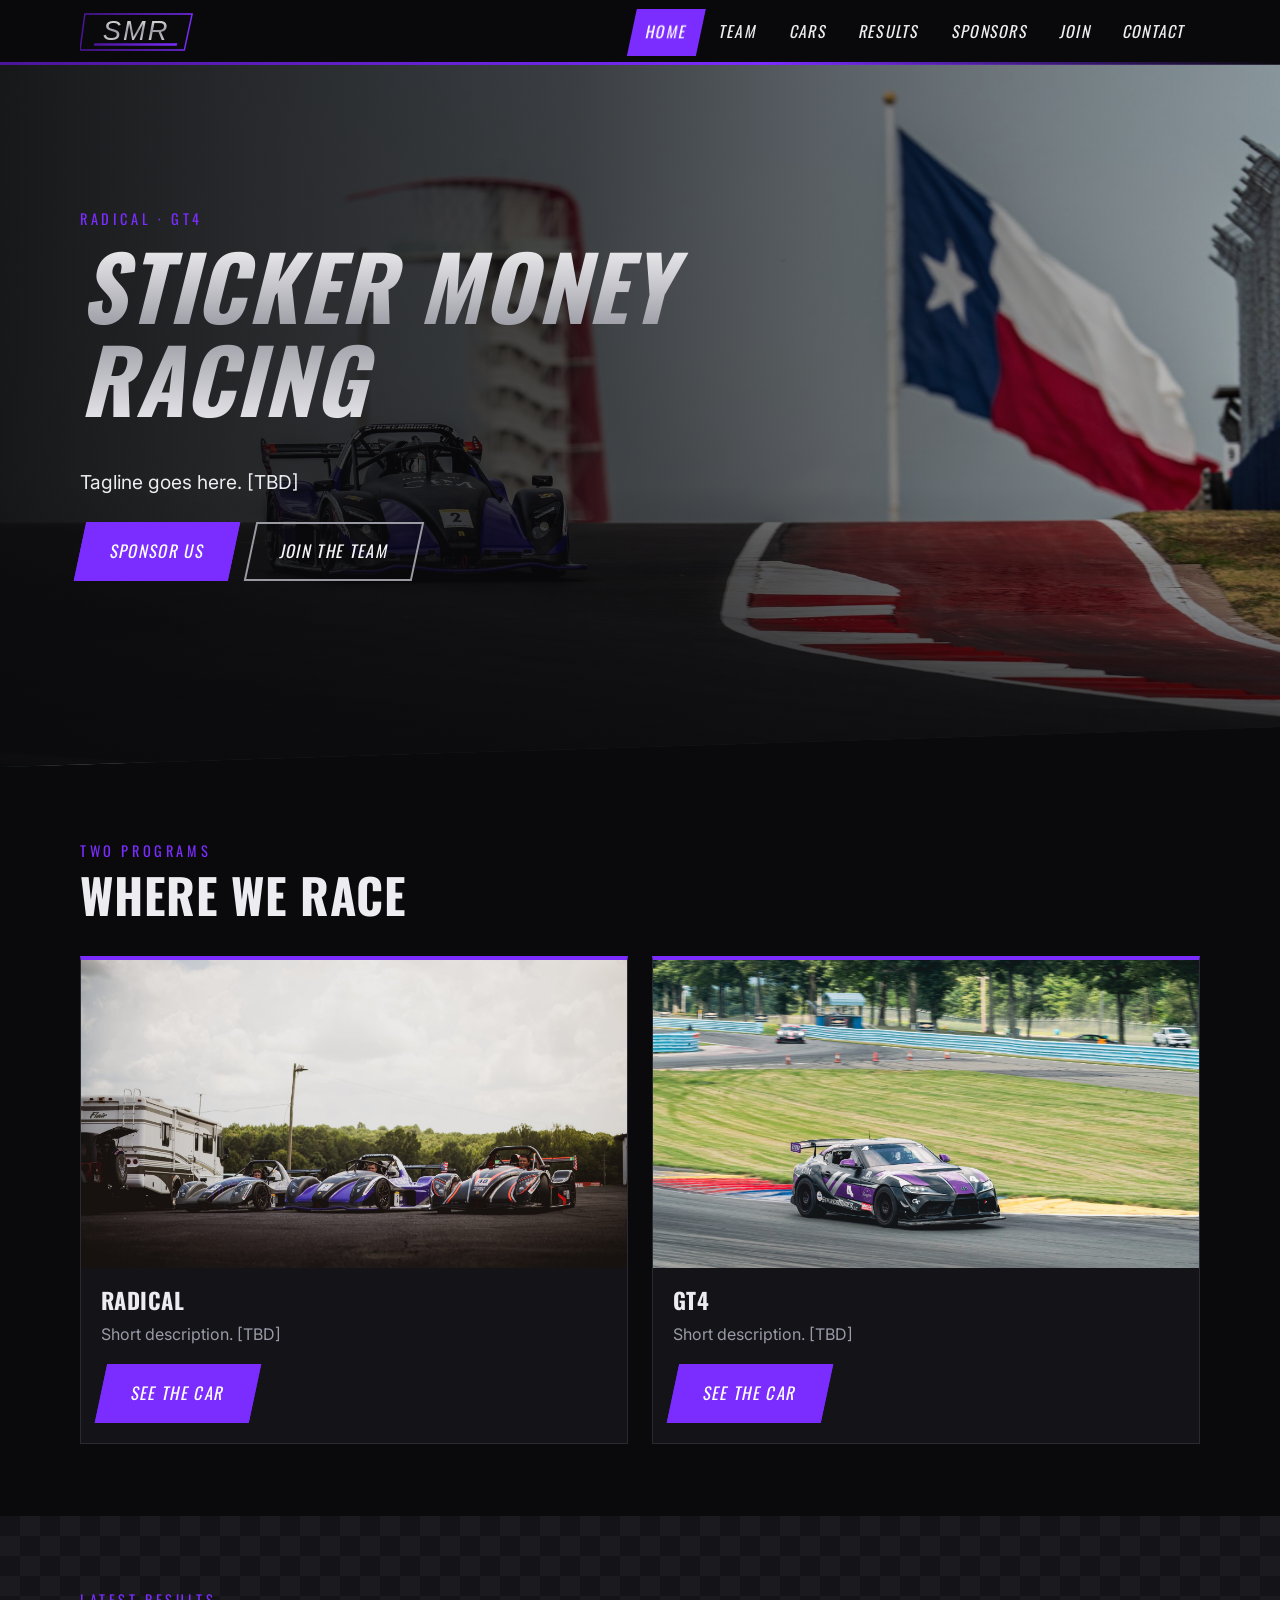
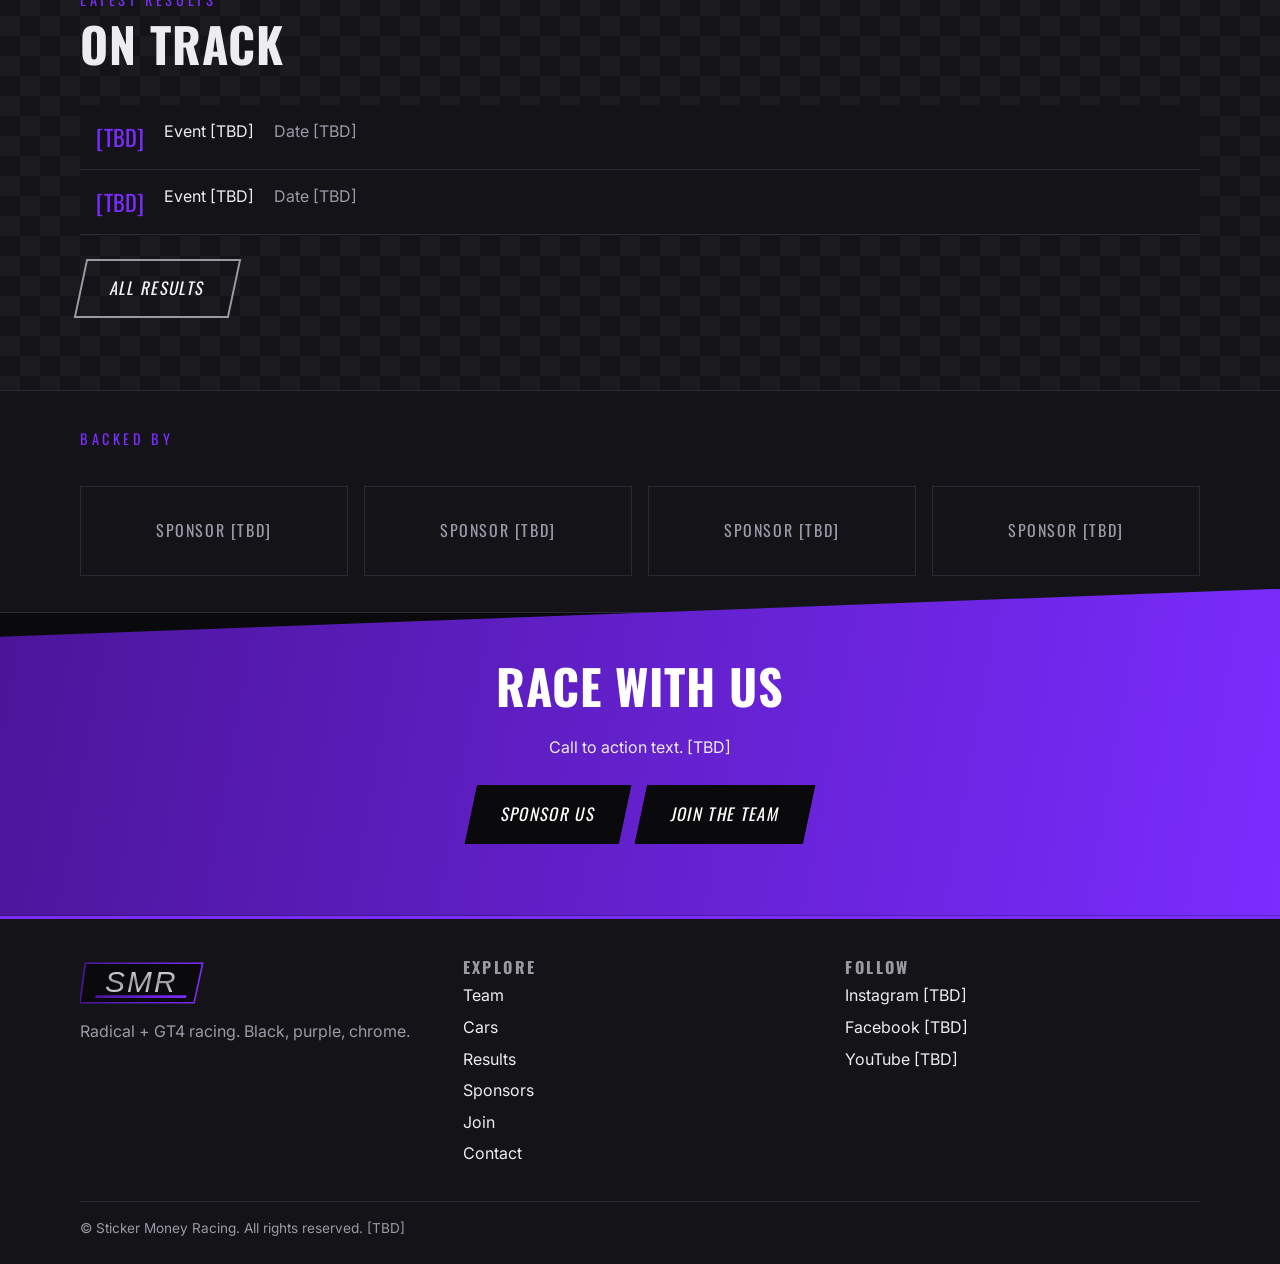
==== index.html @ e5cb84ef "Add site styles, JS, placeholder SVGs, index and page template Co-Authored-By: Claude Sonnet 5.5 <no" ====
<!doctype html>
<html lang="en">
<head>
  <meta charset="utf-8">
  <meta name="viewport" content="width=device-width, initial-scale=1">
  <title>Home | Sticker Money Racing</title>
  <meta name="description" content="Sticker Money Racing: Radical and GT4 racing team. [TBD]">
  <link rel="preconnect" href="https://fonts.googleapis.com">
  <link rel="preconnect" href="https://fonts.gstatic.com" crossorigin>
  <link href="https://fonts.googleapis.com/css2?family=Inter:wght@400;600&family=Oswald:wght@500;700&display=swap" rel="stylesheet">
  <link rel="stylesheet" href="assets/css/style.css">
</head>
<body>
  <a class="skip-link" href="#main">Skip to content</a>
  <header class="site-header">
    <div class="container header-inner">
      <a class="brand" href="index.html"><img src="assets/img/logo-placeholder.svg" alt="Sticker Money Racing" data-todo="logo: final team logo"></a>
      <button class="nav-toggle" aria-label="Menu" aria-expanded="false" aria-controls="site-nav"><span></span></button>
      <nav class="site-nav" id="site-nav" aria-label="Main">
        <ul>
          <li><a href="index.html" aria-current="page">Home</a></li>
          <li><a href="team.html">Team</a></li>
          <li><a href="cars.html">Cars</a></li>
          <li><a href="results.html">Results</a></li>
          <li><a href="sponsors.html">Sponsors</a></li>
          <li><a href="join.html">Join</a></li>
          <li><a href="contact.html">Contact</a></li>
        </ul>
      </nav>
    </div>
  </header>

  <main id="main">
    <section class="hero hero-photo">
      <img class="hero-bg" src="assets/img/photos/radical-cota-tower.jpg" alt="Sticker Money Racing Radical at COTA">
      <div class="container hero-inner">
        <div>
          <span class="eyebrow">Radical &middot; GT4</span>
          <h1 class="chrome-text">Sticker Money Racing</h1>
          <p class="tagline">Tagline goes here. [TBD]</p>
          <div class="btn-row">
            <a class="btn" href="sponsors.html">Sponsor us</a>
            <a class="btn btn-outline" href="join.html">Join the team</a>
          </div>
        </div>
      </div>
    </section>

    <section class="section">
      <div class="container">
        <div class="section-head reveal"><span class="eyebrow">Two programs</span><h2>Where we race</h2></div>
        <div class="card-grid">
          <a class="card card-link reveal" href="cars.html">
            <img src="assets/img/photos/radical-trio-paddock.jpg" alt="Three purple Radicals in the paddock">
            <div class="card-body"><h3>Radical</h3><p>Short description. [TBD]</p><span class="btn">See the car</span></div>
          </a>
          <a class="card card-link reveal" href="cars.html">
            <img src="assets/img/photos/gt4-watkins.jpg" alt="Purple and black GT4 car">
            <div class="card-body"><h3>GT4</h3><p>Short description. [TBD]</p><span class="btn">See the car</span></div>
          </a>
        </div>
      </div>
    </section>

    <section class="section section-alt checkered">
      <div class="container">
        <div class="section-head reveal"><span class="eyebrow">Latest results</span><h2>On track</h2></div>
        <ul class="result-list reveal">
          <li><span class="pos">[TBD]</span><span>Event [TBD]</span><span class="muted">Date [TBD]</span></li>
          <li><span class="pos">[TBD]</span><span>Event [TBD]</span><span class="muted">Date [TBD]</span></li>
        </ul>
        <div class="btn-row"><a class="btn btn-outline" href="results.html">All results</a></div>
      </div>
    </section>

    <div class="sponsor-strip">
      <div class="container">
        <div class="section-head"><span class="eyebrow">Backed by</span></div>
        <div class="sponsor-grid">
          <div class="sponsor-logo">Sponsor [TBD]</div>
          <div class="sponsor-logo">Sponsor [TBD]</div>
          <div class="sponsor-logo">Sponsor [TBD]</div>
          <div class="sponsor-logo">Sponsor [TBD]</div>
        </div>
      </div>
    </div>

    <section class="cta-band">
      <div class="container">
        <h2>Race with us</h2>
        <p>Call to action text. [TBD]</p>
        <div class="btn-row">
          <a class="btn" href="sponsors.html">Sponsor us</a>
          <a class="btn" href="join.html">Join the team</a>
        </div>
      </div>
    </section>
  </main>

  <footer class="site-footer">
    <div class="container">
      <div class="footer-grid">
        <div>
          <img src="assets/img/logo-placeholder.svg" alt="Sticker Money Racing" style="height:48px;width:auto;margin-bottom:12px">
          <p class="muted">Radical + GT4 racing. Black, purple, chrome.</p>
        </div>
        <div>
          <h4>Explore</h4>
          <ul>
            <li><a href="team.html">Team</a></li>
            <li><a href="cars.html">Cars</a></li>
            <li><a href="results.html">Results</a></li>
            <li><a href="sponsors.html">Sponsors</a></li>
            <li><a href="join.html">Join</a></li>
            <li><a href="contact.html">Contact</a></li>
          </ul>
        </div>
        <div>
          <h4>Follow</h4>
          <ul>
            <li><a href="#">Instagram [TBD]</a></li>
            <li><a href="#">Facebook [TBD]</a></li>
            <li><a href="#">YouTube [TBD]</a></li>
          </ul>
        </div>
      </div>
      <div class="footer-bottom">&copy; Sticker Money Racing. All rights reserved. [TBD]</div>
    </div>
  </footer>
  <script src="assets/js/main.js"></script>
</body>
</html>
---- assets/css/style.css ----
/* Sticker Money Racing - site styles. Tokens first, then base, layout, components. */
:root {
  --black: #0a0a0c;
  --panel: #141418;
  --purple: #7b2cff;
  --purple-deep: #4b1599;
  --chrome-light: #f4f4f6;
  --chrome-mid: #9a9aa3;
  --chrome-dark: #e6e6ea;
  --chrome: linear-gradient(180deg, #f4f4f6 0%, #9a9aa3 50%, #e6e6ea 100%);
  --text: #ececf1;
  --muted: #9a9aa8;
  --line: #2a2a33;
  --font-display: "Oswald", "Arial Narrow", Impact, sans-serif;
  --font-body: "Inter", system-ui, -apple-system, "Segoe UI", Roboto, sans-serif;
  --maxw: 1160px;
  --cut: 48px;
}

*, *::before, *::after { box-sizing: border-box; }
html { scroll-behavior: smooth; }
body {
  margin: 0; background: var(--black); color: var(--text);
  font-family: var(--font-body); font-size: 1rem; line-height: 1.6;
  overflow-x: hidden;
}
img, svg { max-width: 100%; height: auto; display: block; }
a { color: var(--purple); text-decoration: none; }
a:hover { color: var(--chrome-light); }
h1, h2, h3, h4 {
  font-family: var(--font-display); text-transform: uppercase; letter-spacing: .02em;
  line-height: 1.05; margin: 0 0 .5em; font-weight: 700;
}
h1 { font-size: clamp(2.6rem, 9vw, 5.5rem); font-style: italic; }
h2 { font-size: clamp(1.9rem, 5vw, 3rem); }
h3 { font-size: 1.4rem; }
p { margin: 0 0 1em; }
.chrome-text {
  background: var(--chrome); -webkit-background-clip: text; background-clip: text;
  -webkit-text-fill-color: transparent; color: transparent;
}
.muted { color: var(--muted); }
.container { width: 100%; max-width: var(--maxw); margin: 0 auto; padding: 0 20px; }
.skip-link { position: absolute; left: -999px; top: 0; background: var(--purple); color: #fff; padding: 8px 14px; z-index: 200; }
.skip-link:focus { left: 0; }
:focus-visible { outline: 2px solid var(--purple); outline-offset: 3px; }

/* ---------- Header / nav ---------- */
.site-header {
  position: sticky; top: 0; z-index: 100; background: rgba(10,10,12,.92);
  backdrop-filter: blur(8px); border-bottom: 1px solid var(--line);
}
.site-header::after {
  content: ""; position: absolute; left: 0; right: 0; bottom: -1px; height: 3px;
  background: linear-gradient(90deg, var(--purple-deep), var(--purple) 60%, transparent);
}
.site-header.is-scrolled { box-shadow: 0 6px 24px rgba(0,0,0,.6); }
.header-inner { display: flex; align-items: center; justify-content: space-between; min-height: 64px; gap: 16px; }
.brand { display: flex; align-items: center; }
.brand img { height: 44px; width: auto; }
.nav-toggle {
  display: none; background: none; border: 1px solid var(--line); color: var(--text);
  width: 44px; height: 44px; border-radius: 4px; cursor: pointer; padding: 0;
}
.nav-toggle span, .nav-toggle span::before, .nav-toggle span::after {
  display: block; width: 22px; height: 2px; background: var(--text); margin: 0 auto; position: relative; content: "";
}
.nav-toggle span::before { position: absolute; top: -7px; left: 0; }
.nav-toggle span::after { position: absolute; top: 7px; left: 0; }
.site-nav ul { list-style: none; display: flex; gap: 4px; margin: 0; padding: 0; }
.site-nav a {
  display: block; padding: 10px 14px; color: var(--text); font-family: var(--font-display);
  text-transform: uppercase; letter-spacing: .08em; font-size: 1rem; transform: skewX(-12deg);
}
.site-nav a:hover, .site-nav a[aria-current="page"] { background: var(--purple); color: #fff; }

/* ---------- Buttons ---------- */
.btn {
  display: inline-block; font-family: var(--font-display); text-transform: uppercase; letter-spacing: .08em;
  font-size: 1.05rem; padding: 14px 28px; border: 2px solid var(--purple); color: #fff; background: var(--purple);
  transform: skewX(-12deg); cursor: pointer; transition: background .15s, color .15s;
}
.btn:hover { background: var(--purple-deep); border-color: var(--purple-deep); color: #fff; }
.btn-outline { background: transparent; border-color: var(--chrome-mid); color: var(--chrome-light); }
.btn-outline:hover { background: var(--chrome-light); border-color: var(--chrome-light); color: var(--black); }
.btn-row { display: flex; flex-wrap: wrap; gap: 16px; margin-top: 24px; }

/* ---------- Sections ---------- */
.section { position: relative; padding: 72px 0; }
.section-alt { background: var(--panel); }
.section-angled { /* angled top and bottom edges; put on a .section */
  clip-path: polygon(0 var(--cut), 100% 0, 100% calc(100% - var(--cut)), 0 100%);
  padding: calc(var(--cut) + 56px) 0; margin: calc(var(--cut) * -.5) 0;
}
.section-head { margin-bottom: 36px; }
.section-head .eyebrow, .eyebrow {
  display: block; color: var(--purple); font-family: var(--font-display); text-transform: uppercase;
  letter-spacing: .25em; font-size: .9rem; margin-bottom: 8px;
}
.stripes { /* thin purple speed stripes divider */
  height: 12px; margin: 0; border: 0;
  background: repeating-linear-gradient(115deg, var(--purple) 0 6px, transparent 6px 14px);
  opacity: .8;
}
.checkered { /* subtle checkered backdrop; add to any section */
  background-image:
    linear-gradient(45deg, rgba(255,255,255,.03) 25%, transparent 25%, transparent 75%, rgba(255,255,255,.03) 75%),
    linear-gradient(45deg, rgba(255,255,255,.03) 25%, transparent 25%, transparent 75%, rgba(255,255,255,.03) 75%);
  background-size: 40px 40px; background-position: 0 0, 20px 20px;
}
.page-title { padding: 56px 0 40px; background: var(--panel); border-bottom: 1px solid var(--line); position: relative; }
.page-title h1 { font-size: clamp(2.2rem, 7vw, 4rem); margin: 0; }

/* ---------- Hero ---------- */
.hero { position: relative; overflow: hidden; padding: 56px 0 96px; background:
  radial-gradient(ellipse at 80% 20%, rgba(123,44,255,.35), transparent 60%), var(--black);
  clip-path: polygon(0 0, 100% 0, 100% calc(100% - 40px), 0 100%); }
.hero::before { content: ""; position: absolute; inset: 0; opacity: .6; pointer-events: none;
  background: repeating-linear-gradient(115deg, transparent 0 60px, rgba(123,44,255,.12) 60px 64px); }
.hero-inner { position: relative; display: grid; gap: 32px; align-items: center; grid-template-columns: 1fr 1.2fr; }
.hero .tagline { font-size: 1.2rem; color: var(--muted); max-width: 32ch; }
.hero-media img { width: 100%; filter: drop-shadow(0 18px 30px rgba(123,44,255,.4)); }

/* ---------- Card grid / cards ---------- */
.card-grid { display: grid; gap: 24px; grid-template-columns: repeat(auto-fit, minmax(260px, 1fr)); }
.card {
  background: var(--panel); border: 1px solid var(--line); border-top: 4px solid var(--purple);
  overflow: hidden; display: flex; flex-direction: column; transition: transform .2s, border-color .2s;
}
.card:hover { transform: translateY(-4px); border-color: var(--purple); }
.card img { width: 100%; aspect-ratio: 16 / 9; object-fit: cover; background: var(--black); }
.card-body { padding: 20px; display: flex; flex-direction: column; flex: 1; }
.card-body p { color: var(--muted); }
.card-body .btn { align-self: flex-start; margin-top: auto; }
.card-link { color: inherit; display: block; }

/* ---------- Stat strip ---------- */
.stat-strip {
  display: grid; grid-template-columns: repeat(auto-fit, minmax(140px, 1fr)); gap: 0;
  background: var(--panel); border-top: 3px solid var(--purple); border-bottom: 1px solid var(--line);
}
.stat { padding: 24px 16px; text-align: center; border-right: 1px solid var(--line); }
.stat:last-child { border-right: 0; }
.stat-value { font-family: var(--font-display); font-size: 2.6rem; font-weight: 700; line-height: 1;
  background: var(--chrome); -webkit-background-clip: text; background-clip: text; -webkit-text-fill-color: transparent; }
.stat-label { color: var(--muted); text-transform: uppercase; letter-spacing: .15em; font-size: .8rem; margin-top: 6px; }

/* ---------- Person card ---------- */
.person-grid { display: grid; gap: 24px; grid-template-columns: repeat(auto-fit, minmax(220px, 1fr)); }
.person-card { background: var(--panel); border: 1px solid var(--line); text-align: center; padding-bottom: 20px; }
.person-card img { width: 100%; aspect-ratio: 1; object-fit: cover; clip-path: polygon(0 0, 100% 0, 100% 92%, 0 100%); }
.person-card h3 { margin: 16px 0 2px; }
.person-card .role { color: var(--purple); font-family: var(--font-display); text-transform: uppercase; letter-spacing: .15em; font-size: .9rem; }
.person-card p { color: var(--muted); padding: 0 16px; margin: 10px 0 0; font-size: .95rem; }

/* ---------- Car spec table ---------- */
.spec-table { width: 100%; border-collapse: collapse; background: var(--panel); }
.spec-table caption { text-align: left; font-family: var(--font-display); text-transform: uppercase; font-size: 1.4rem; padding: 0 0 10px; }
.spec-table th, .spec-table td { text-align: left; padding: 12px 16px; border-bottom: 1px solid var(--line); }
.spec-table th { width: 40%; color: var(--purple); font-family: var(--font-display); text-transform: uppercase; letter-spacing: .08em; font-weight: 500; }
.spec-table tr:nth-child(even) { background: rgba(255,255,255,.02); }

/* ---------- Sponsors ---------- */
.sponsor-grid { display: grid; gap: 16px; grid-template-columns: repeat(auto-fit, minmax(160px, 1fr)); }
.sponsor-logo {
  display: flex; align-items: center; justify-content: center; min-height: 90px; padding: 16px;
  background: var(--panel); border: 1px solid var(--line); color: var(--muted);
  font-family: var(--font-display); text-transform: uppercase; letter-spacing: .1em; text-align: center;
}
.sponsor-logo img { max-height: 60px; width: auto; }
.sponsor-strip { background: var(--panel); border-top: 1px solid var(--line); border-bottom: 1px solid var(--line); padding: 36px 0; }
.tier-grid { display: grid; gap: 24px; grid-template-columns: repeat(auto-fit, minmax(240px, 1fr)); align-items: stretch; }
.tier-card { background: var(--panel); border: 1px solid var(--line); padding: 28px 24px; display: flex; flex-direction: column; position: relative; }
.tier-card::before { content: ""; position: absolute; left: 0; top: 0; right: 0; height: 6px; background: var(--chrome); }
.tier-card h3 { font-size: 1.8rem; }
.tier-card .price { font-family: var(--font-display); font-size: 2.2rem; color: var(--purple); margin-bottom: 12px; }
.tier-card ul { padding-left: 18px; color: var(--muted); margin: 0 0 20px; }
.tier-card .btn { align-self: flex-start; margin-top: auto; }
.tier-featured { border-color: var(--purple); box-shadow: 0 0 0 1px var(--purple), 0 12px 30px rgba(123,44,255,.25); }
.tier-featured::before { background: var(--purple); }

/* ---------- CTA band ---------- */
.cta-band {
  background: linear-gradient(100deg, var(--purple-deep), var(--purple)); text-align: center;
  padding: calc(var(--cut) + 24px) 0; margin-top: calc(var(--cut) * -.5);
  clip-path: polygon(0 var(--cut), 100% 0, 100% 100%, 0 100%);
}
.cta-band h2 { color: #fff; }
.cta-band p { max-width: 55ch; margin: 0 auto 1em; }
.cta-band .btn { background: var(--black); border-color: var(--black); }
.cta-band .btn:hover { background: var(--chrome-light); color: var(--black); border-color: var(--chrome-light); }
.cta-band .btn-row { justify-content: center; }

/* ---------- Form ---------- */
.form { display: grid; gap: 18px; max-width: 640px; }
.form label { display: block; font-family: var(--font-display); text-transform: uppercase; letter-spacing: .1em; font-size: .9rem; margin-bottom: 6px; }
.form input, .form select, .form textarea {
  width: 100%; background: var(--panel); color: var(--text); border: 1px solid var(--line);
  border-left: 4px solid var(--purple); padding: 12px 14px; font: inherit; border-radius: 0;
}
.form input:focus, .form select:focus, .form textarea:focus { outline: 2px solid var(--purple); border-color: var(--purple); }
.form textarea { min-height: 140px; resize: vertical; }
.form .btn { justify-self: start; }

/* ---------- Results teaser ---------- */
.result-list { list-style: none; padding: 0; margin: 0; }
.result-list li { display: flex; flex-wrap: wrap; gap: 8px 20px; padding: 14px 16px; border-bottom: 1px solid var(--line); background: var(--panel); }
.result-list .pos { font-family: var(--font-display); font-size: 1.4rem; color: var(--purple); min-width: 3ch; }

/* ---------- Footer ---------- */
.site-footer { background: var(--panel); border-top: 3px solid var(--purple); padding: 40px 0 24px; margin-top: 0; }
.footer-grid { display: grid; gap: 28px; grid-template-columns: repeat(auto-fit, minmax(200px, 1fr)); }
.site-footer h4 { color: var(--chrome-mid); font-size: 1rem; letter-spacing: .15em; }
.site-footer ul { list-style: none; margin: 0; padding: 0; }
.site-footer li { margin-bottom: 6px; }
.site-footer a { color: var(--text); }
.site-footer a:hover { color: var(--purple); }
.footer-bottom { border-top: 1px solid var(--line); margin-top: 28px; padding-top: 16px; color: var(--muted); font-size: .85rem; }

/* ---------- Reveal effect (only when JS is on) ---------- */
.js-on .reveal { opacity: 0; transform: translateY(18px); transition: opacity .5s, transform .5s; }
.js-on .reveal.in { opacity: 1; transform: none; }
@media (prefers-reduced-motion: reduce) {
  html { scroll-behavior: auto; }
  .js-on .reveal { opacity: 1; transform: none; transition: none; }
  .card, .btn { transition: none; }
}

/* ---------- Responsive ---------- */
@media (max-width: 860px) {
  .hero-inner { grid-template-columns: 1fr; }
  .hero-media { order: -1; }
  .nav-toggle { display: block; }
  .site-nav { display: none; position: absolute; left: 0; right: 0; top: 100%; background: var(--black); border-bottom: 3px solid var(--purple); }
  .site-nav.is-open { display: block; }
  .site-nav ul { flex-direction: column; padding: 8px 20px 16px; }
  .site-nav a { transform: none; padding: 14px 8px; border-bottom: 1px solid var(--line); }
  .section { padding: 56px 0; }
  :root { --cut: 28px; }
}
@media (max-width: 420px) {
  .btn { padding: 12px 20px; }
  .btn-row .btn { width: 100%; text-align: center; }
  .stat-value { font-size: 2rem; }
}

/* ---------- Photo hero (full-bleed photo + dark gradient for readable text) ---------- */
.hero-photo { min-height: 78vh; display: flex; align-items: center; padding: 96px 0 140px; }
.hero-photo .hero-bg { position: absolute; inset: 0; width: 100%; height: 100%; object-fit: cover; }
.hero-photo::before { z-index: 1; opacity: 1; background:
  linear-gradient(90deg, rgba(10,10,12,.92) 0%, rgba(10,10,12,.7) 45%, rgba(10,10,12,.15) 100%),
  linear-gradient(0deg, rgba(10,10,12,.85) 0%, transparent 40%); }
.hero-photo .hero-inner { z-index: 2; grid-template-columns: 1fr; }
.hero-photo .hero-inner > div { max-width: 640px; }
.hero-photo .tagline { color: var(--text); }
@media (max-width: 860px) {
  .hero-photo { min-height: 70vh; padding: 64px 0 100px; }
  .hero-photo::before { background: linear-gradient(0deg, rgba(10,10,12,.92) 0%, rgba(10,10,12,.6) 60%, rgba(10,10,12,.4) 100%); }
}
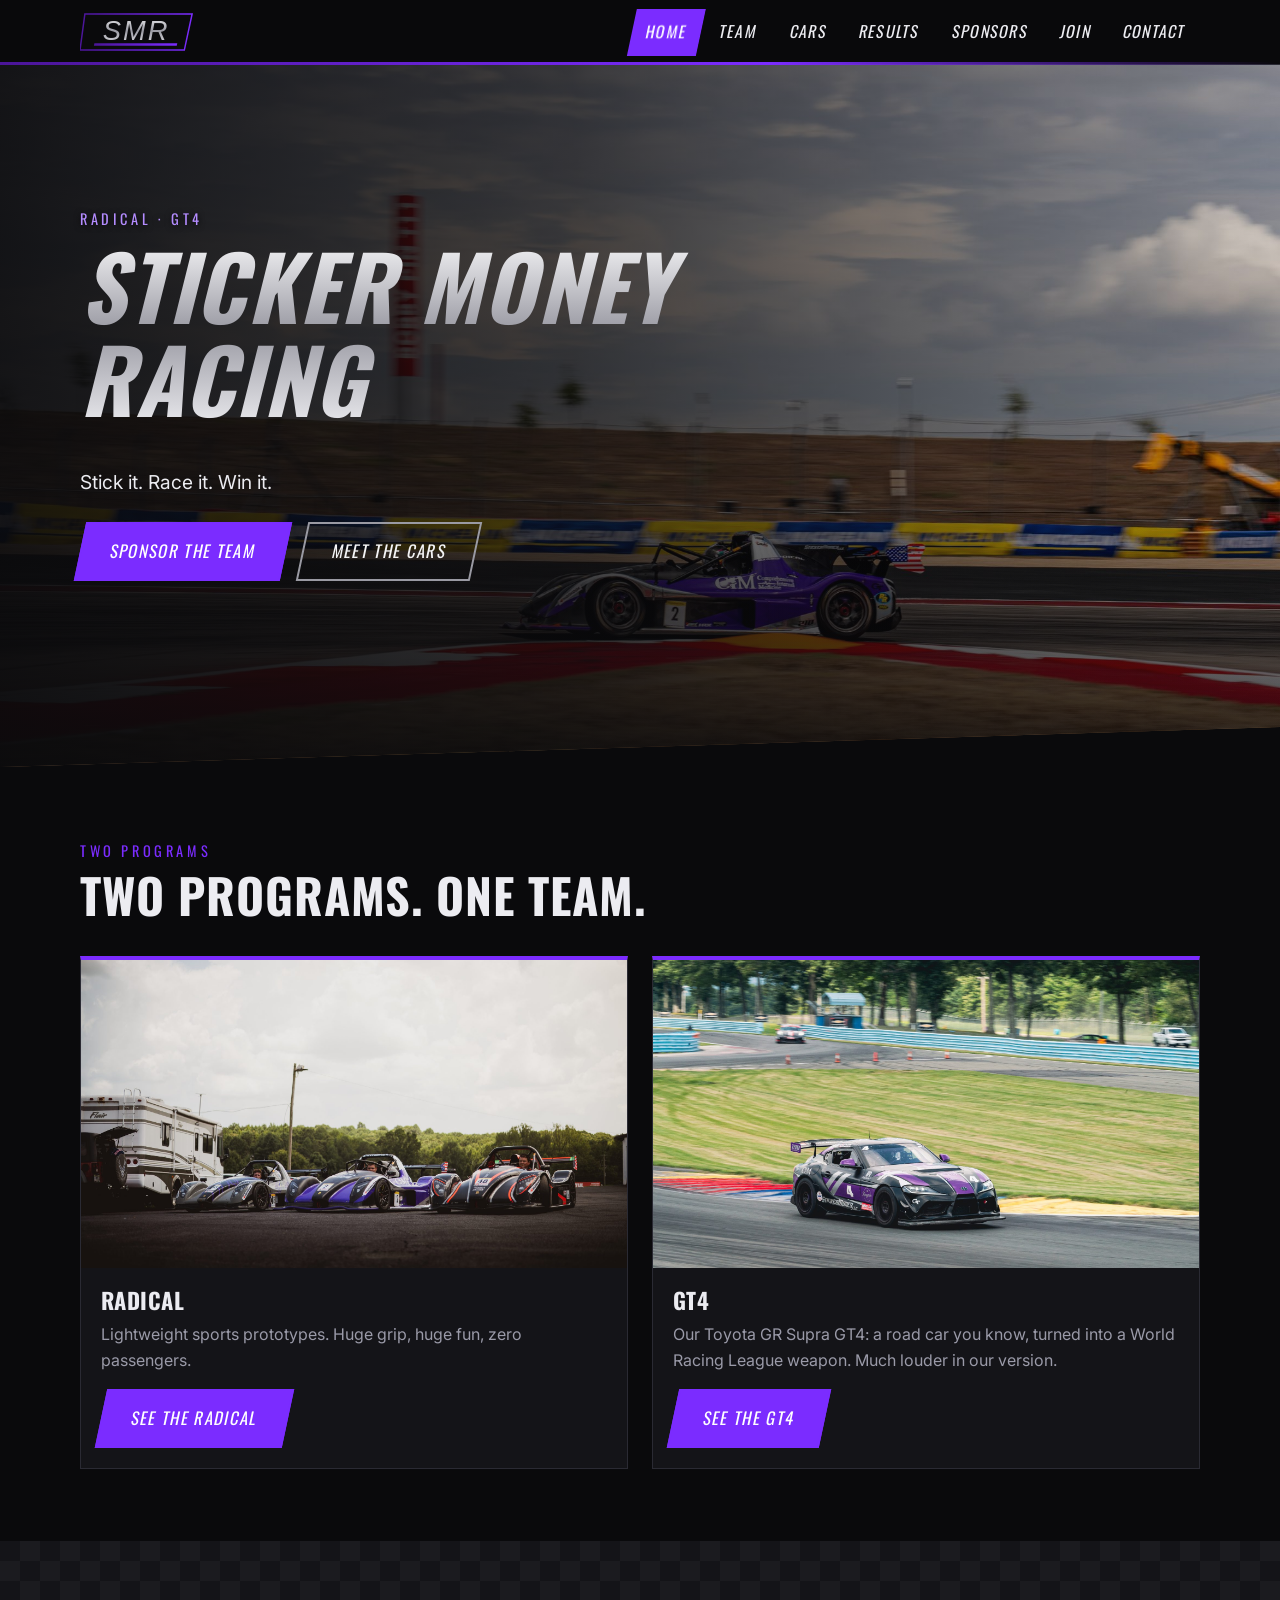
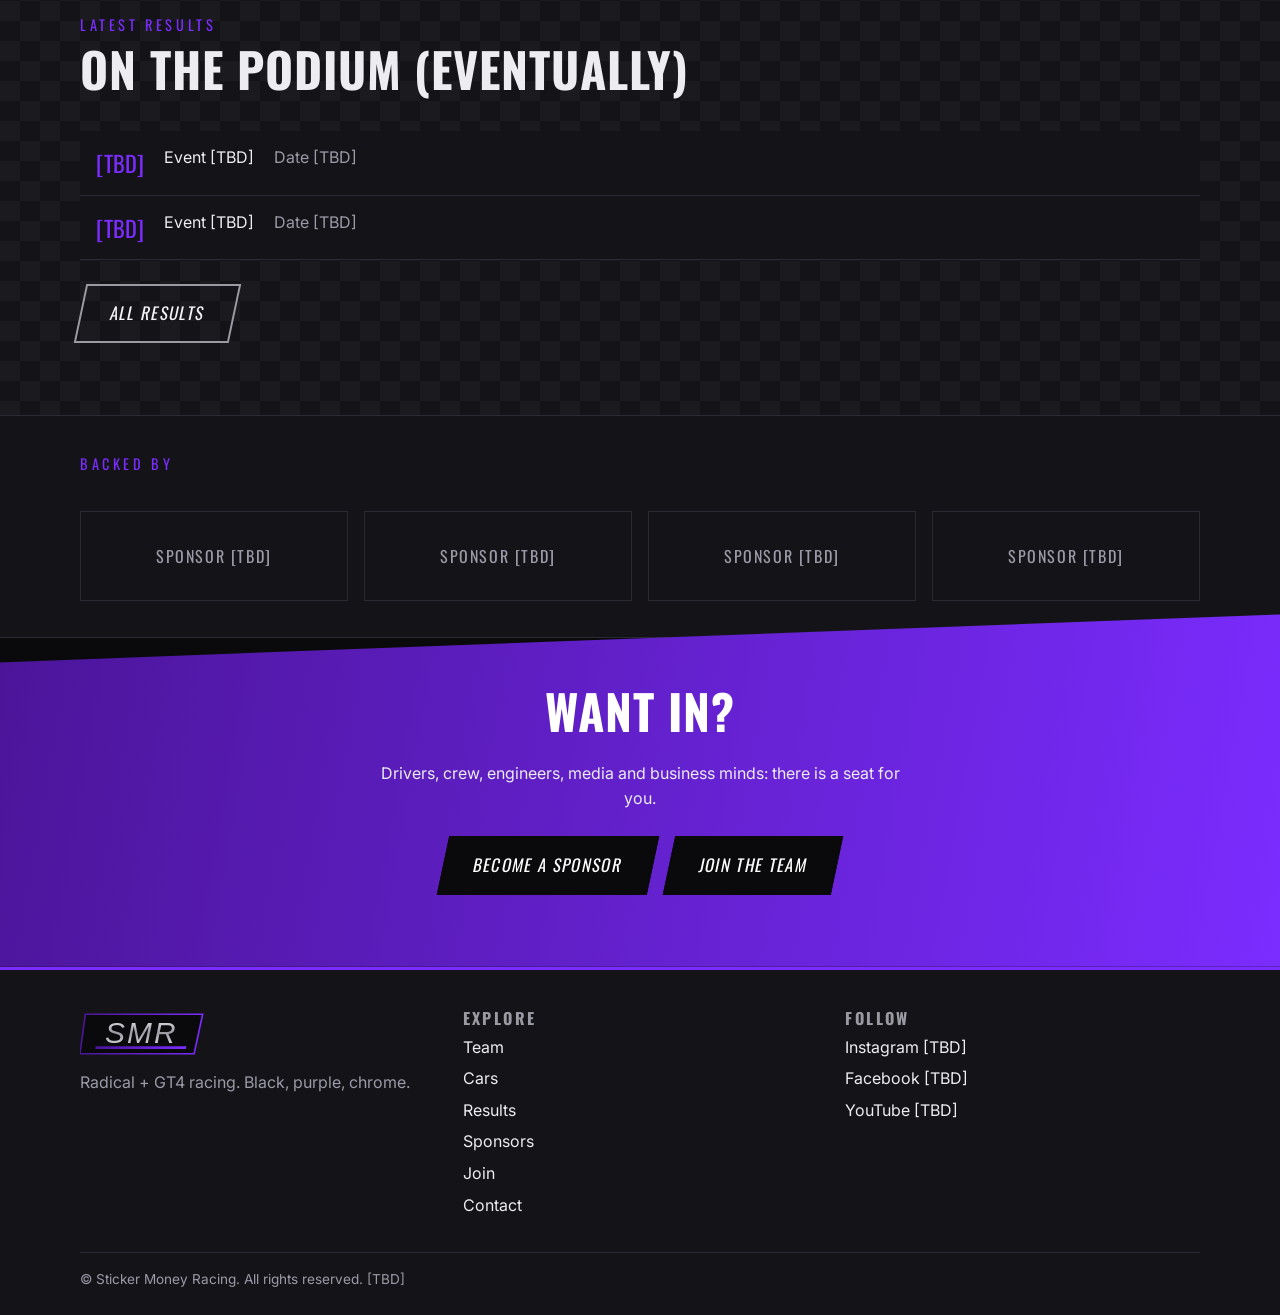
==== commit 4cbc4ff9: "Add team, cars, results, sponsors, join and contact pages; fill home with real copy Pages built from" ====
--- a/index.html
+++ b/index.html
@@ -32,15 +32,15 @@
 
   <main id="main">
     <section class="hero hero-photo">
-      <img class="hero-bg" src="assets/img/photos/radical-cota-tower.jpg" alt="Sticker Money Racing Radical at COTA">
+      <img class="hero-bg" src="assets/img/photos/radical-cota-kerb.jpg" alt="Purple Radical on the kerbs at COTA">
       <div class="container hero-inner">
         <div>
           <span class="eyebrow">Radical &middot; GT4</span>
           <h1 class="chrome-text">Sticker Money Racing</h1>
-          <p class="tagline">Tagline goes here. [TBD]</p>
+          <p class="tagline">Stick it. Race it. Win it.</p>
           <div class="btn-row">
-            <a class="btn" href="sponsors.html">Sponsor us</a>
-            <a class="btn btn-outline" href="join.html">Join the team</a>
+            <a class="btn" href="sponsors.html">Sponsor the Team</a>
+            <a class="btn btn-outline" href="cars.html">Meet the Cars</a>
           </div>
         </div>
       </div>
@@ -48,15 +48,15 @@
 
     <section class="section">
       <div class="container">
-        <div class="section-head reveal"><span class="eyebrow">Two programs</span><h2>Where we race</h2></div>
+        <div class="section-head reveal"><span class="eyebrow">Two programs</span><h2>Two Programs. One Team.</h2></div>
         <div class="card-grid">
           <a class="card card-link reveal" href="cars.html">
             <img src="assets/img/photos/radical-trio-paddock.jpg" alt="Three purple Radicals in the paddock">
-            <div class="card-body"><h3>Radical</h3><p>Short description. [TBD]</p><span class="btn">See the car</span></div>
+            <div class="card-body"><h3>Radical</h3><p>Lightweight sports prototypes. Huge grip, huge fun, zero passengers.</p><span class="btn">See the Radical</span></div>
           </a>
           <a class="card card-link reveal" href="cars.html">
             <img src="assets/img/photos/gt4-watkins.jpg" alt="Purple and black GT4 car">
-            <div class="card-body"><h3>GT4</h3><p>Short description. [TBD]</p><span class="btn">See the car</span></div>
+            <div class="card-body"><h3>GT4</h3><p>Our Toyota GR Supra GT4: a road car you know, turned into a World Racing League weapon. Much louder in our version.</p><span class="btn">See the GT4</span></div>
           </a>
         </div>
       </div>
@@ -64,12 +64,12 @@
 
     <section class="section section-alt checkered">
       <div class="container">
-        <div class="section-head reveal"><span class="eyebrow">Latest results</span><h2>On track</h2></div>
+        <div class="section-head reveal"><span class="eyebrow">Latest results</span><h2>On the Podium (Eventually)</h2></div>
         <ul class="result-list reveal">
           <li><span class="pos">[TBD]</span><span>Event [TBD]</span><span class="muted">Date [TBD]</span></li>
           <li><span class="pos">[TBD]</span><span>Event [TBD]</span><span class="muted">Date [TBD]</span></li>
         </ul>
-        <div class="btn-row"><a class="btn btn-outline" href="results.html">All results</a></div>
+        <div class="btn-row"><a class="btn btn-outline" href="results.html">All Results</a></div>
       </div>
     </section>
 
@@ -87,11 +87,11 @@
 
     <section class="cta-band">
       <div class="container">
-        <h2>Race with us</h2>
-        <p>Call to action text. [TBD]</p>
+        <h2>Want In?</h2>
+        <p>Drivers, crew, engineers, media and business minds: there is a seat for you.</p>
         <div class="btn-row">
-          <a class="btn" href="sponsors.html">Sponsor us</a>
-          <a class="btn" href="join.html">Join the team</a>
+          <a class="btn" href="sponsors.html">Become a Sponsor</a>
+          <a class="btn" href="join.html">Join the Team</a>
         </div>
       </div>
     </section>
--- a/assets/css/style.css
+++ b/assets/css/style.css
@@ -257,3 +257,8 @@
   .hero-photo { min-height: 70vh; padding: 64px 0 100px; }
   .hero-photo::before { background: linear-gradient(0deg, rgba(10,10,12,.92) 0%, rgba(10,10,12,.6) 60%, rgba(10,10,12,.4) 100%); }
 }
+
+/* Hero photo tweaks (leader): keep the car in frame on phones, readable eyebrow over photos */
+.hero-photo .hero-bg { object-position: 50% 60%; }
+.hero-photo .eyebrow { color: #b48cff; text-shadow: 0 1px 6px rgba(0,0,0,.8); }
+@media (max-width: 860px) { .hero-photo .hero-bg { object-position: 68% 60%; } }
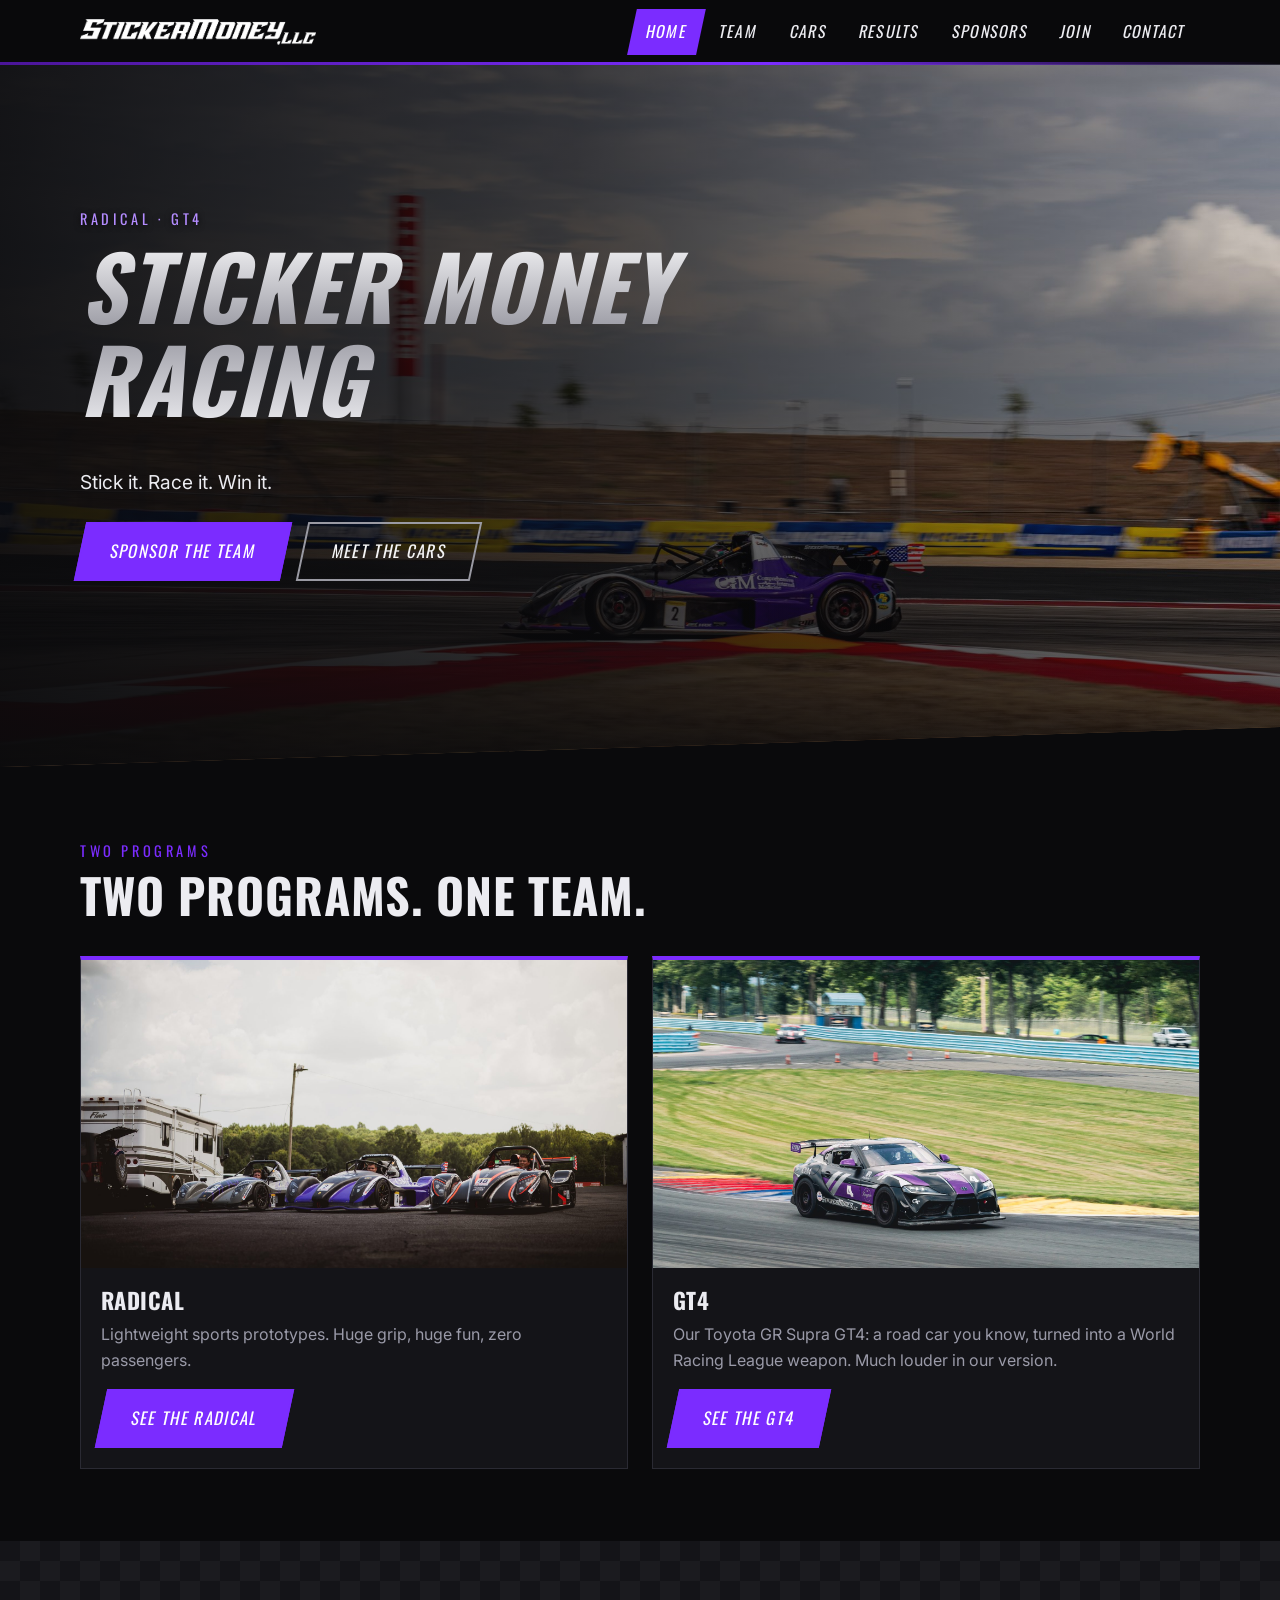
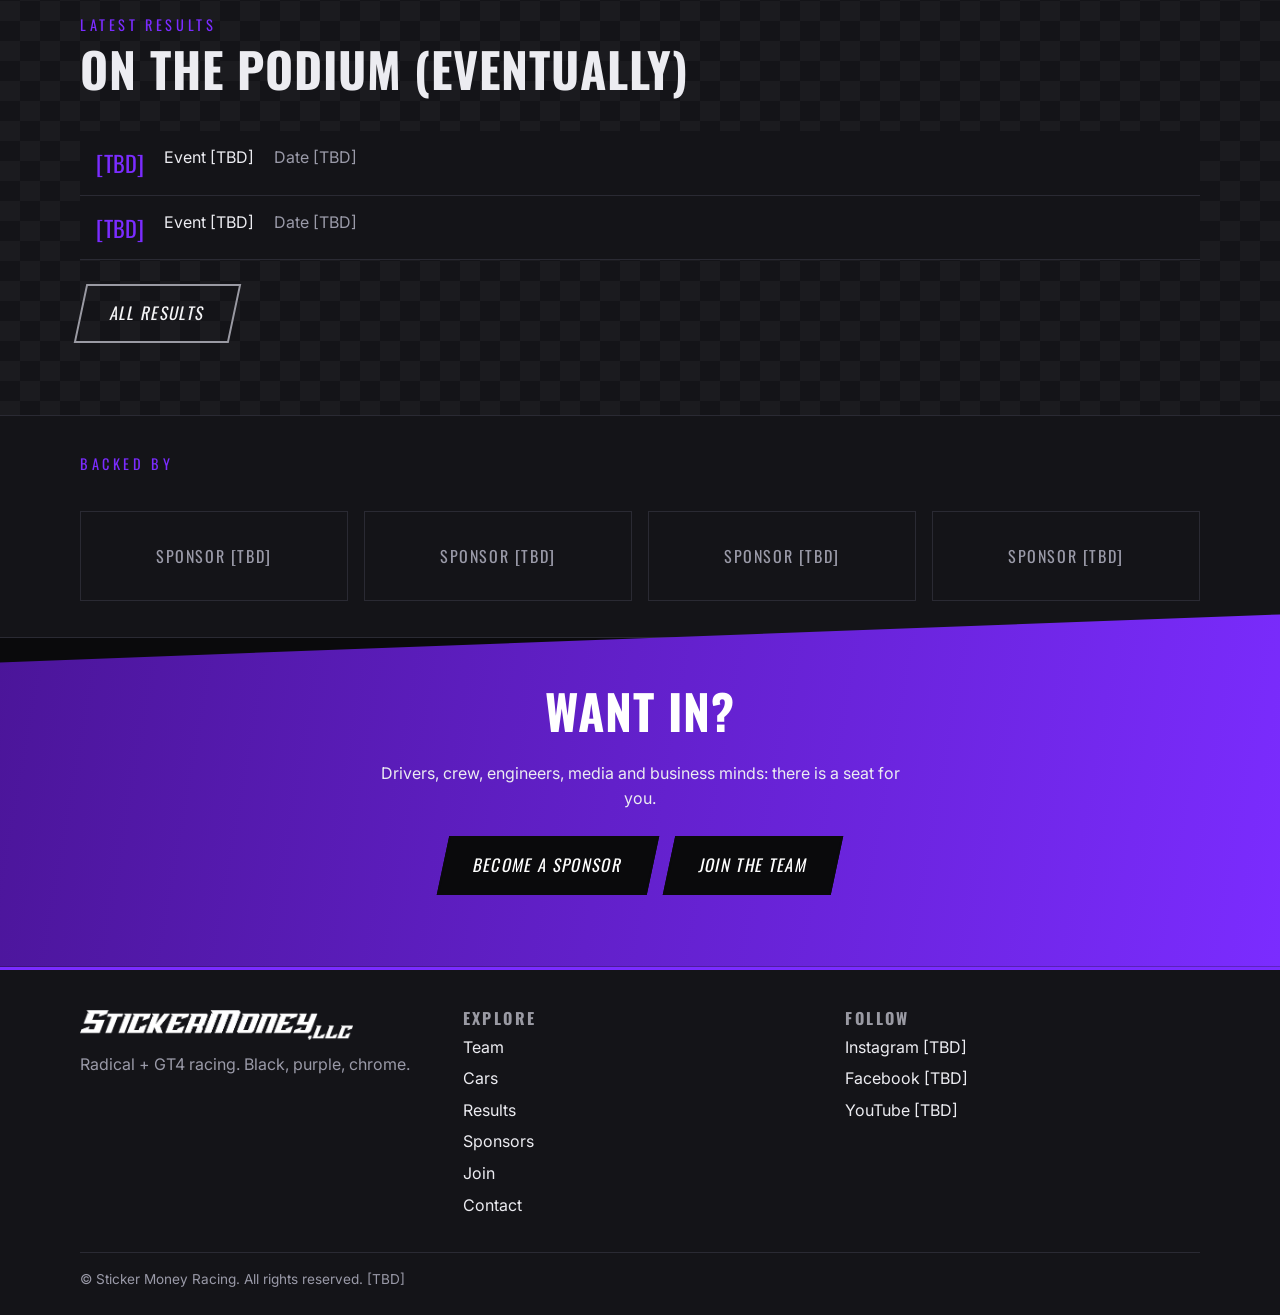
==== commit 172ed1ba: "Use the real StickerMoney logo (white, transparent) in header and footer" ====
--- a/index.html
+++ b/index.html
@@ -14,7 +14,7 @@
   <a class="skip-link" href="#main">Skip to content</a>
   <header class="site-header">
     <div class="container header-inner">
-      <a class="brand" href="index.html"><img src="assets/img/logo-placeholder.svg" alt="Sticker Money Racing" data-todo="logo: final team logo"></a>
+      <a class="brand" href="index.html"><img src="assets/img/logo-white.png" alt="Sticker Money Racing"></a>
       <button class="nav-toggle" aria-label="Menu" aria-expanded="false" aria-controls="site-nav"><span></span></button>
       <nav class="site-nav" id="site-nav" aria-label="Main">
         <ul>
@@ -101,7 +101,7 @@
     <div class="container">
       <div class="footer-grid">
         <div>
-          <img src="assets/img/logo-placeholder.svg" alt="Sticker Money Racing" style="height:48px;width:auto;margin-bottom:12px">
+          <img src="assets/img/logo-white.png" alt="Sticker Money Racing" style="height:30px;width:auto;margin-bottom:12px">
           <p class="muted">Radical + GT4 racing. Black, purple, chrome.</p>
         </div>
         <div>
--- a/assets/css/style.css
+++ b/assets/css/style.css
@@ -57,7 +57,8 @@
 .site-header.is-scrolled { box-shadow: 0 6px 24px rgba(0,0,0,.6); }
 .header-inner { display: flex; align-items: center; justify-content: space-between; min-height: 64px; gap: 16px; }
 .brand { display: flex; align-items: center; }
-.brand img { height: 44px; width: auto; }
+.brand img { height: 26px; width: auto; }
+@media (max-width: 400px) { .brand img { height: 20px; } }
 .nav-toggle {
   display: none; background: none; border: 1px solid var(--line); color: var(--text);
   width: 44px; height: 44px; border-radius: 4px; cursor: pointer; padding: 0;
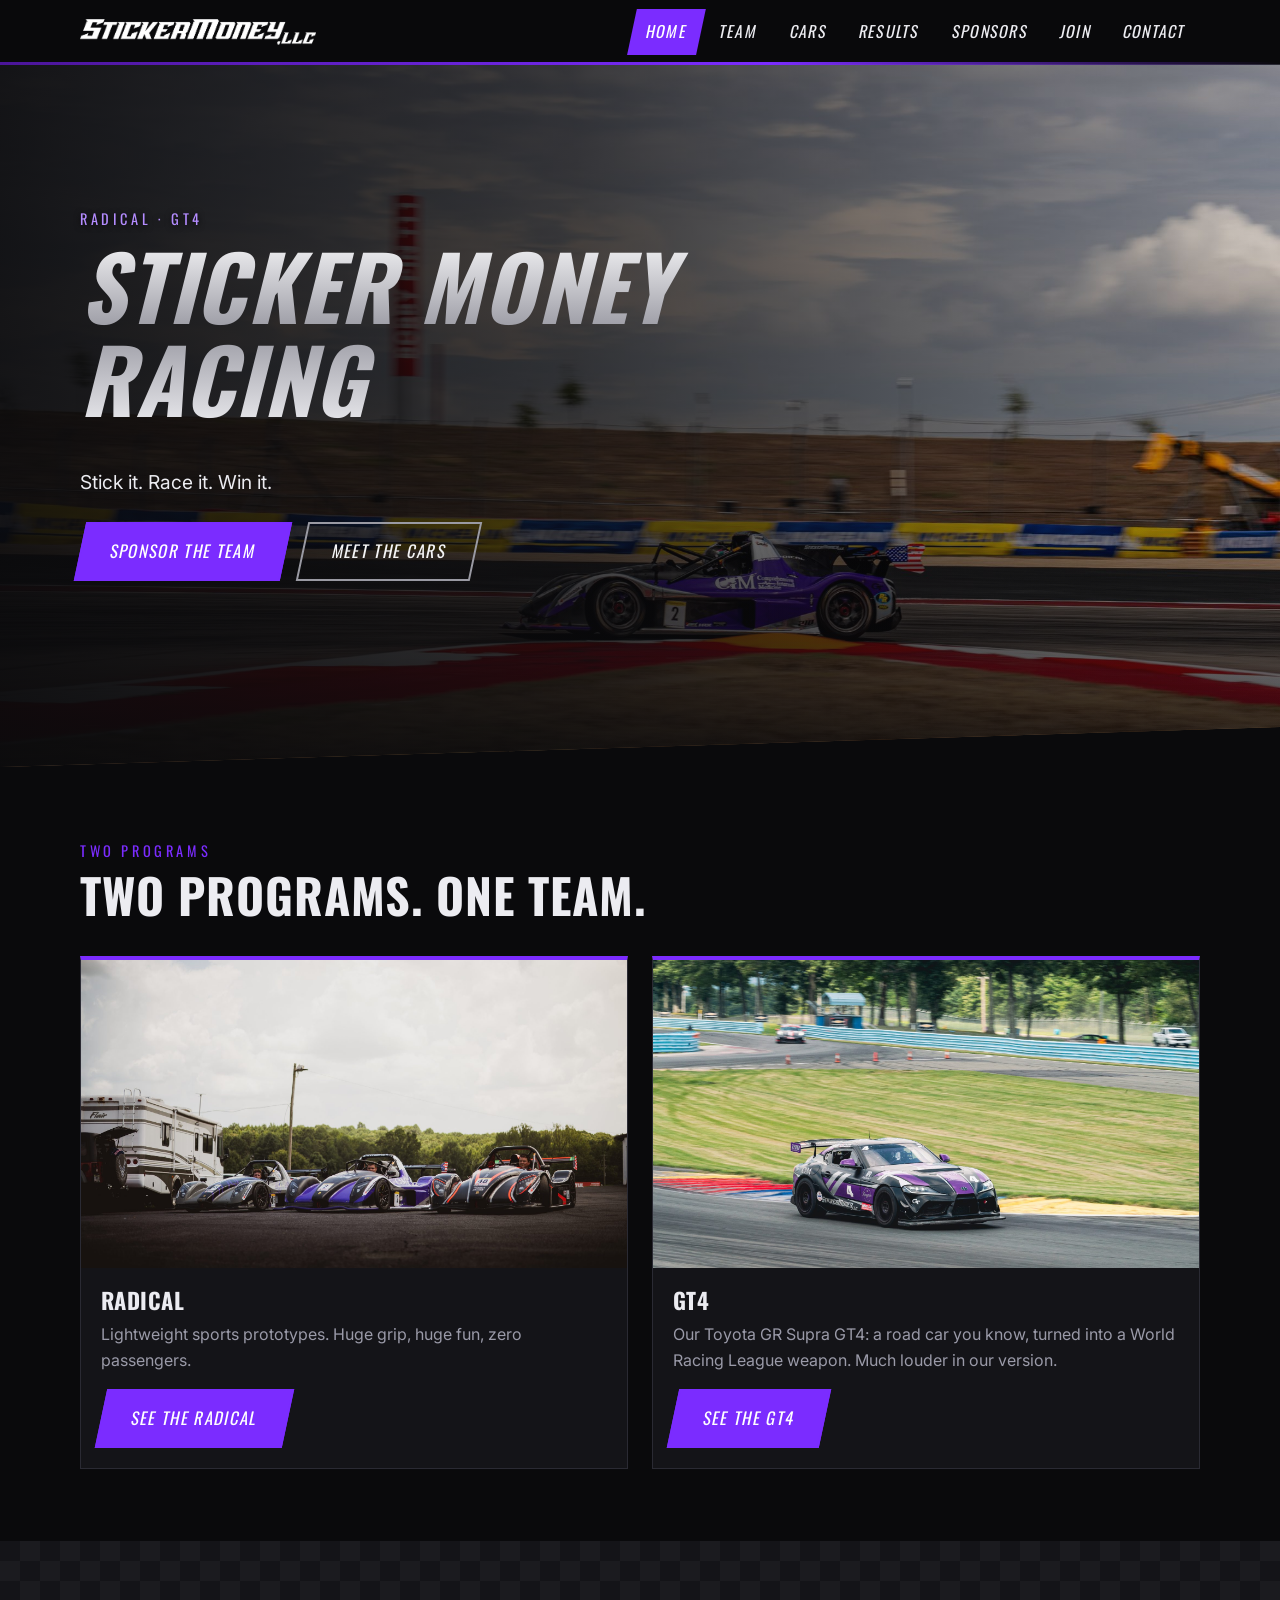
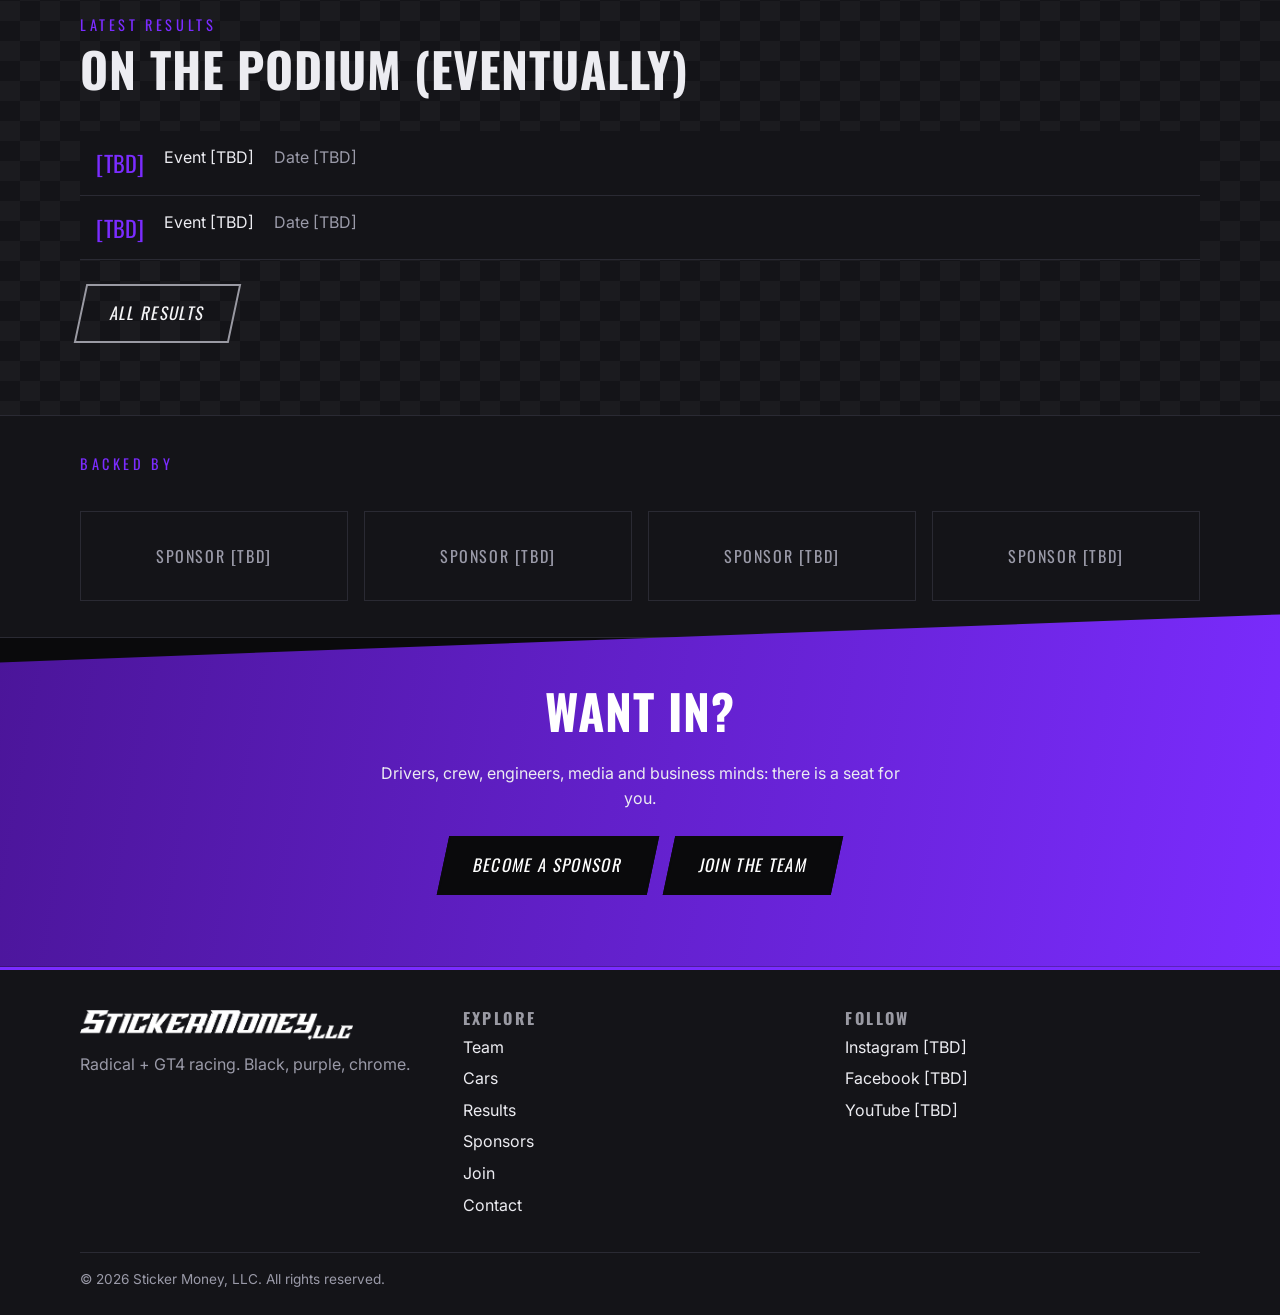
==== commit 21757204: "Footer: legal name Sticker Money, LLC" ====
--- a/index.html
+++ b/index.html
@@ -124,7 +124,7 @@
           </ul>
         </div>
       </div>
-      <div class="footer-bottom">&copy; Sticker Money Racing. All rights reserved. [TBD]</div>
+      <div class="footer-bottom">&copy; 2026 Sticker Money, LLC. All rights reserved.</div>
     </div>
   </footer>
   <script src="assets/js/main.js"></script>
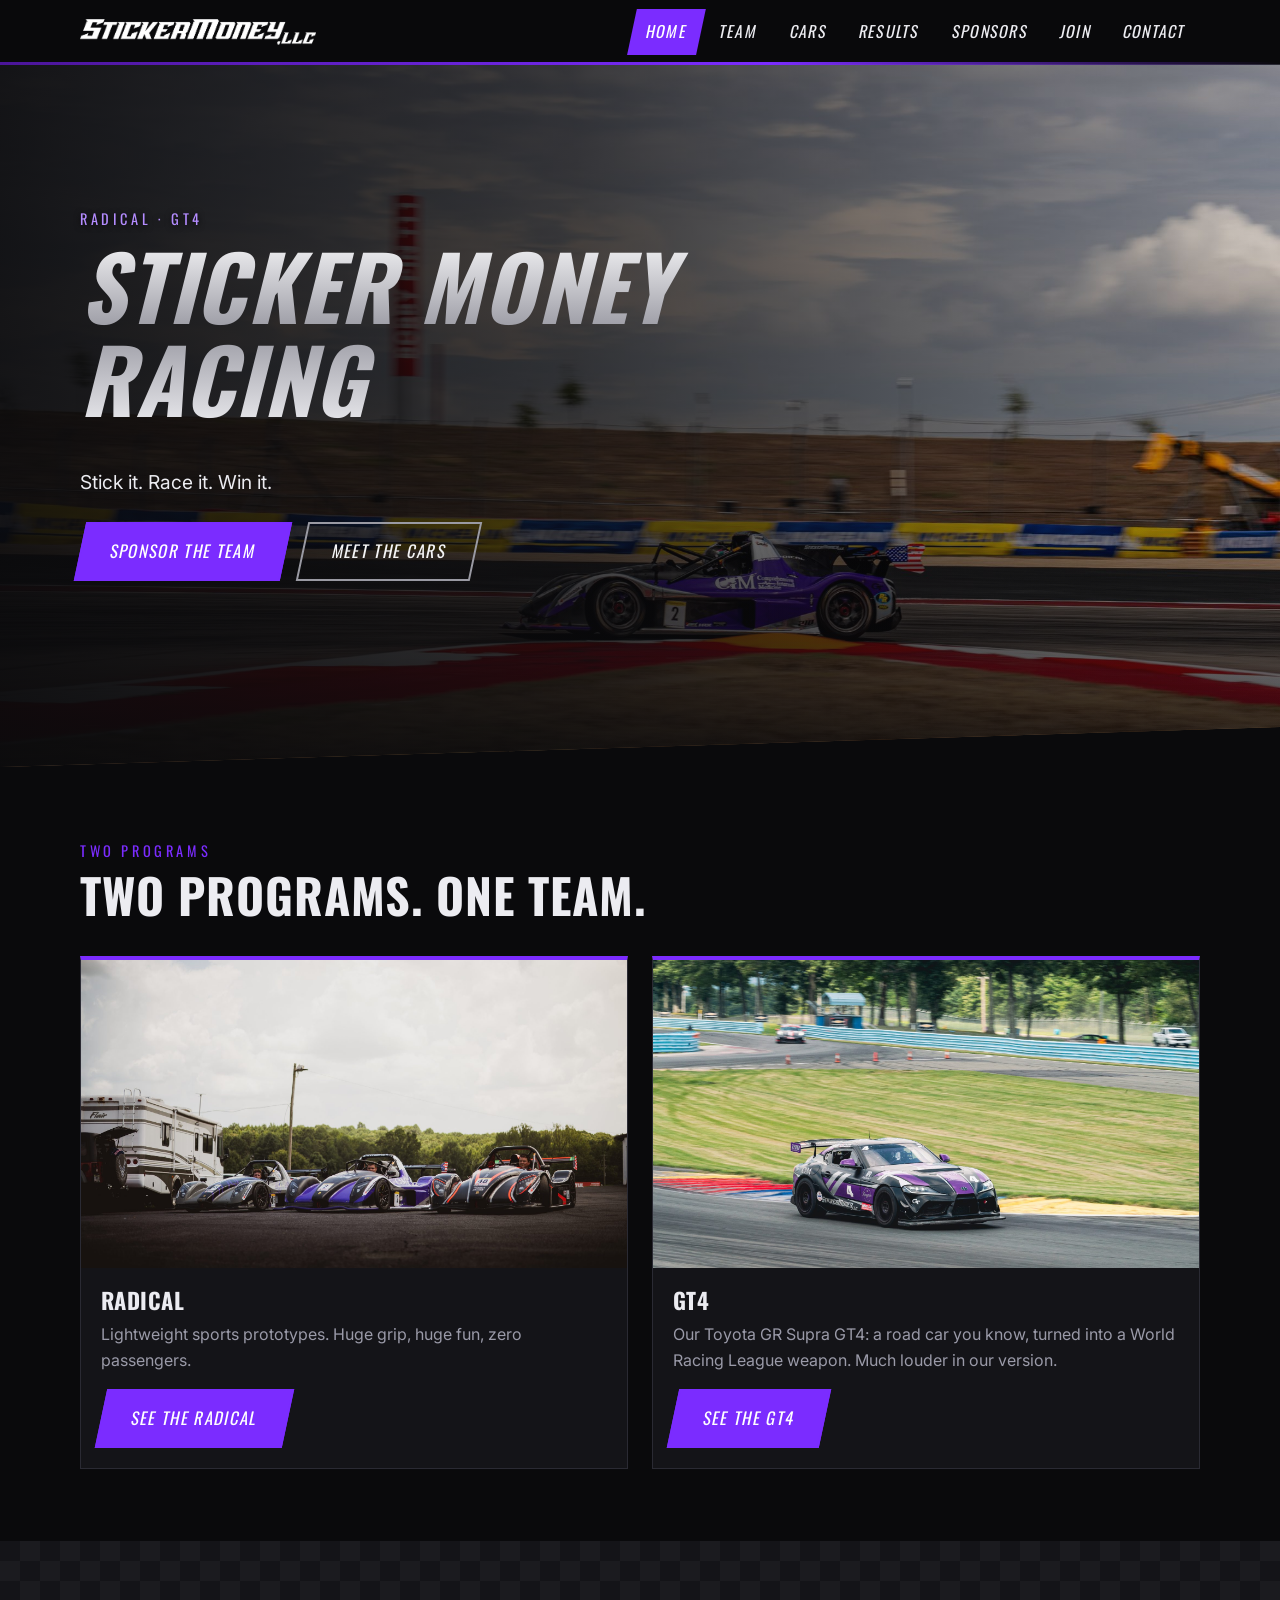
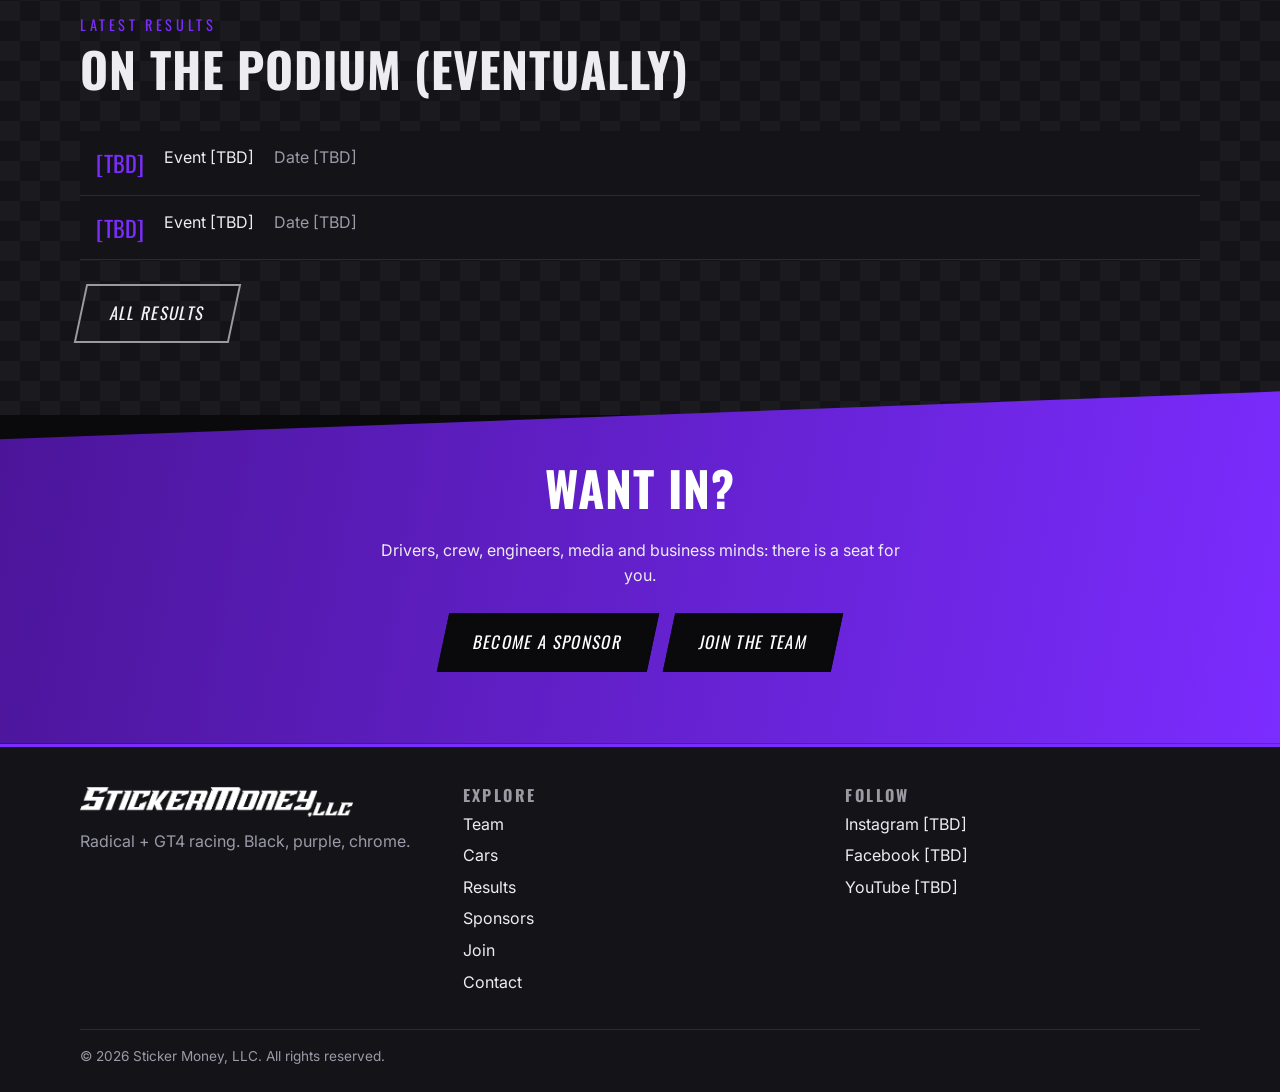
==== commit be360717: "Remove placeholder sponsor logo strips (home + sponsors page) Co-Authored-By: Claude Opus 5.5 <norep" ====
--- a/index.html
+++ b/index.html
@@ -73,18 +73,6 @@
       </div>
     </section>
 
-    <div class="sponsor-strip">
-      <div class="container">
-        <div class="section-head"><span class="eyebrow">Backed by</span></div>
-        <div class="sponsor-grid">
-          <div class="sponsor-logo">Sponsor [TBD]</div>
-          <div class="sponsor-logo">Sponsor [TBD]</div>
-          <div class="sponsor-logo">Sponsor [TBD]</div>
-          <div class="sponsor-logo">Sponsor [TBD]</div>
-        </div>
-      </div>
-    </div>
-
     <section class="cta-band">
       <div class="container">
         <h2>Want In?</h2>
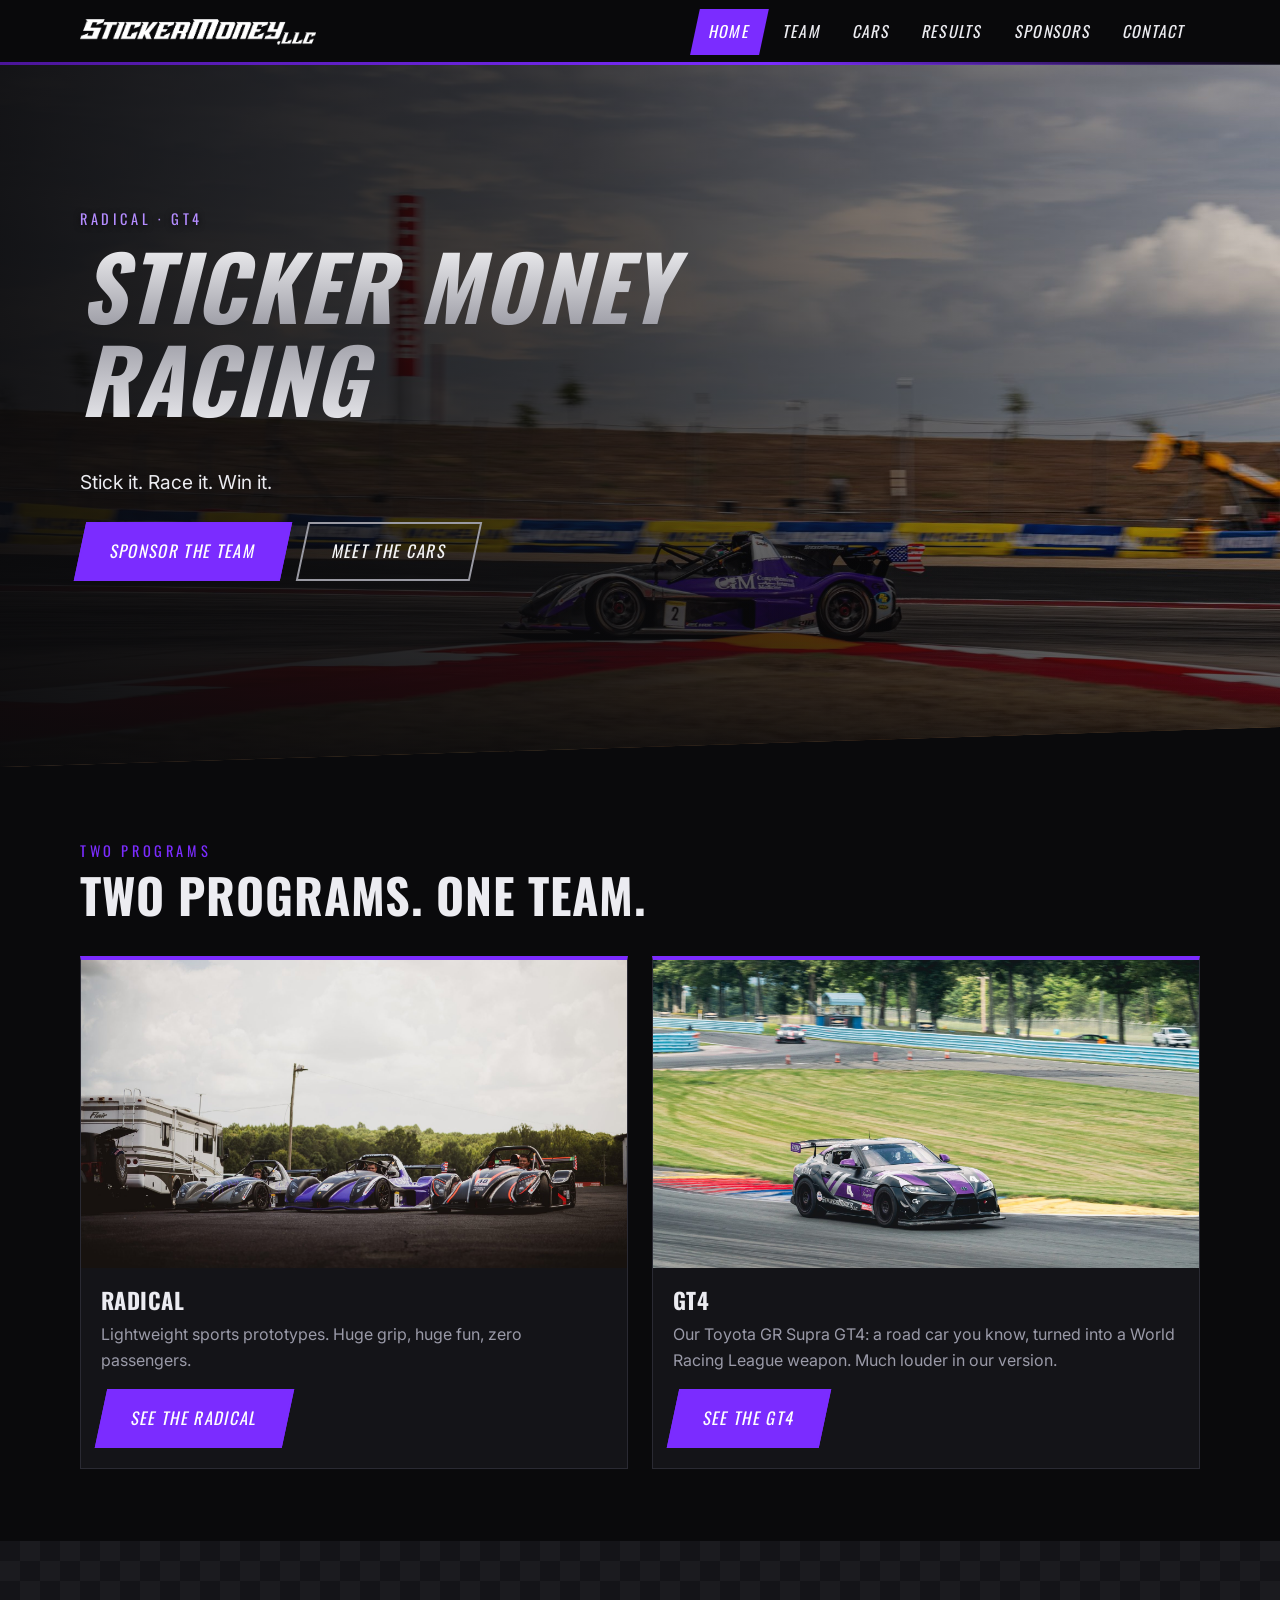
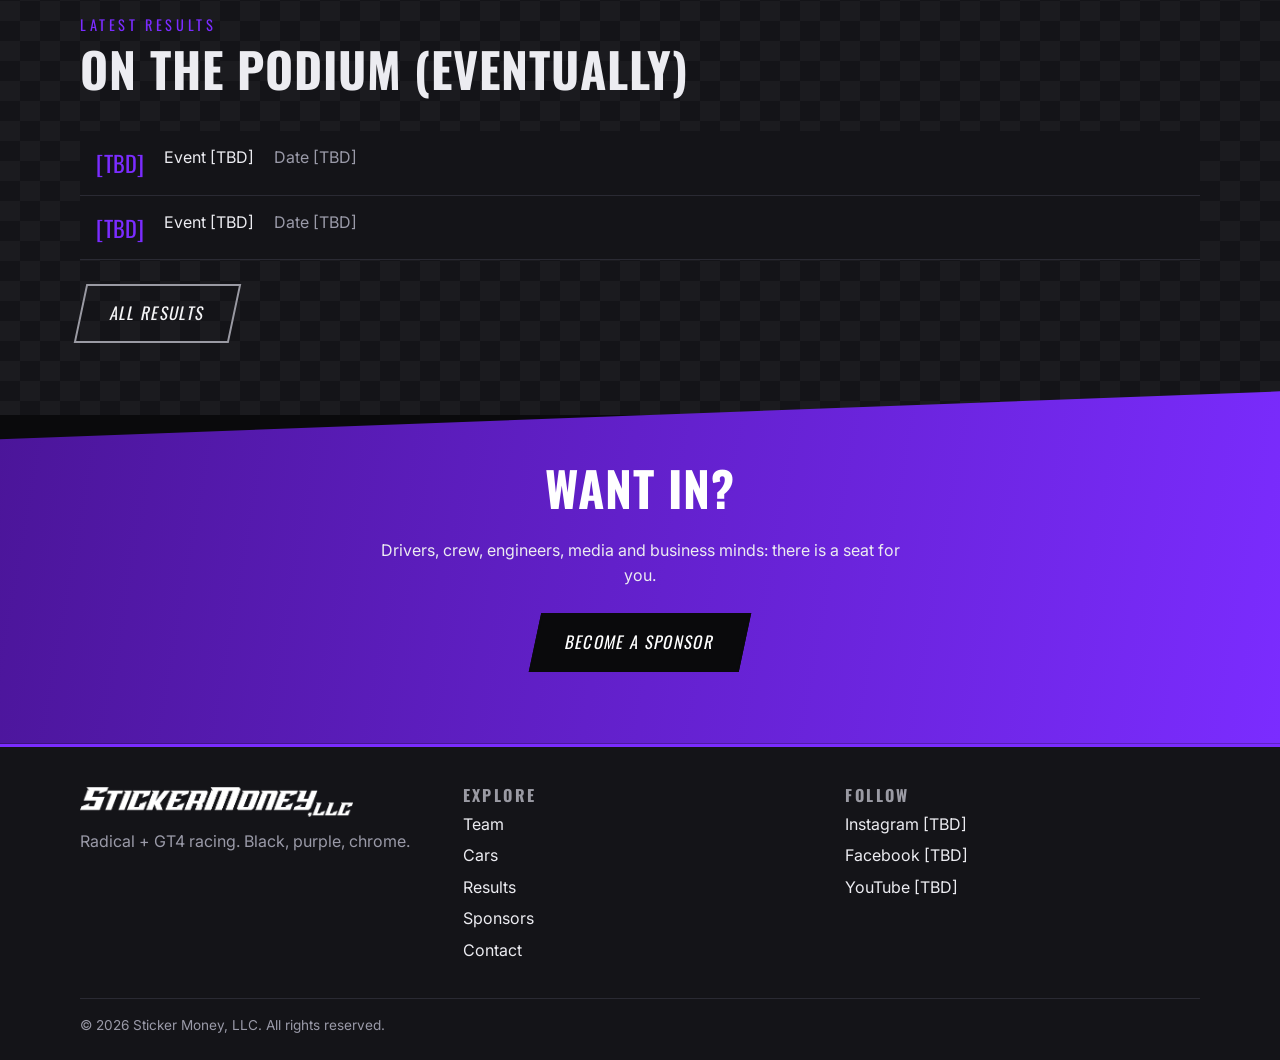
==== commit 313445be: "Archive Join page (unlinked, kept in _archive/) Co-Authored-By: Claude Opus 5.5 <noreply@anthropic.c" ====
--- a/index.html
+++ b/index.html
@@ -23,7 +23,6 @@
           <li><a href="cars.html">Cars</a></li>
           <li><a href="results.html">Results</a></li>
           <li><a href="sponsors.html">Sponsors</a></li>
-          <li><a href="join.html">Join</a></li>
           <li><a href="contact.html">Contact</a></li>
         </ul>
       </nav>
@@ -79,7 +78,6 @@
         <p>Drivers, crew, engineers, media and business minds: there is a seat for you.</p>
         <div class="btn-row">
           <a class="btn" href="sponsors.html">Become a Sponsor</a>
-          <a class="btn" href="join.html">Join the Team</a>
         </div>
       </div>
     </section>
@@ -99,7 +97,6 @@
             <li><a href="cars.html">Cars</a></li>
             <li><a href="results.html">Results</a></li>
             <li><a href="sponsors.html">Sponsors</a></li>
-            <li><a href="join.html">Join</a></li>
             <li><a href="contact.html">Contact</a></li>
           </ul>
         </div>
